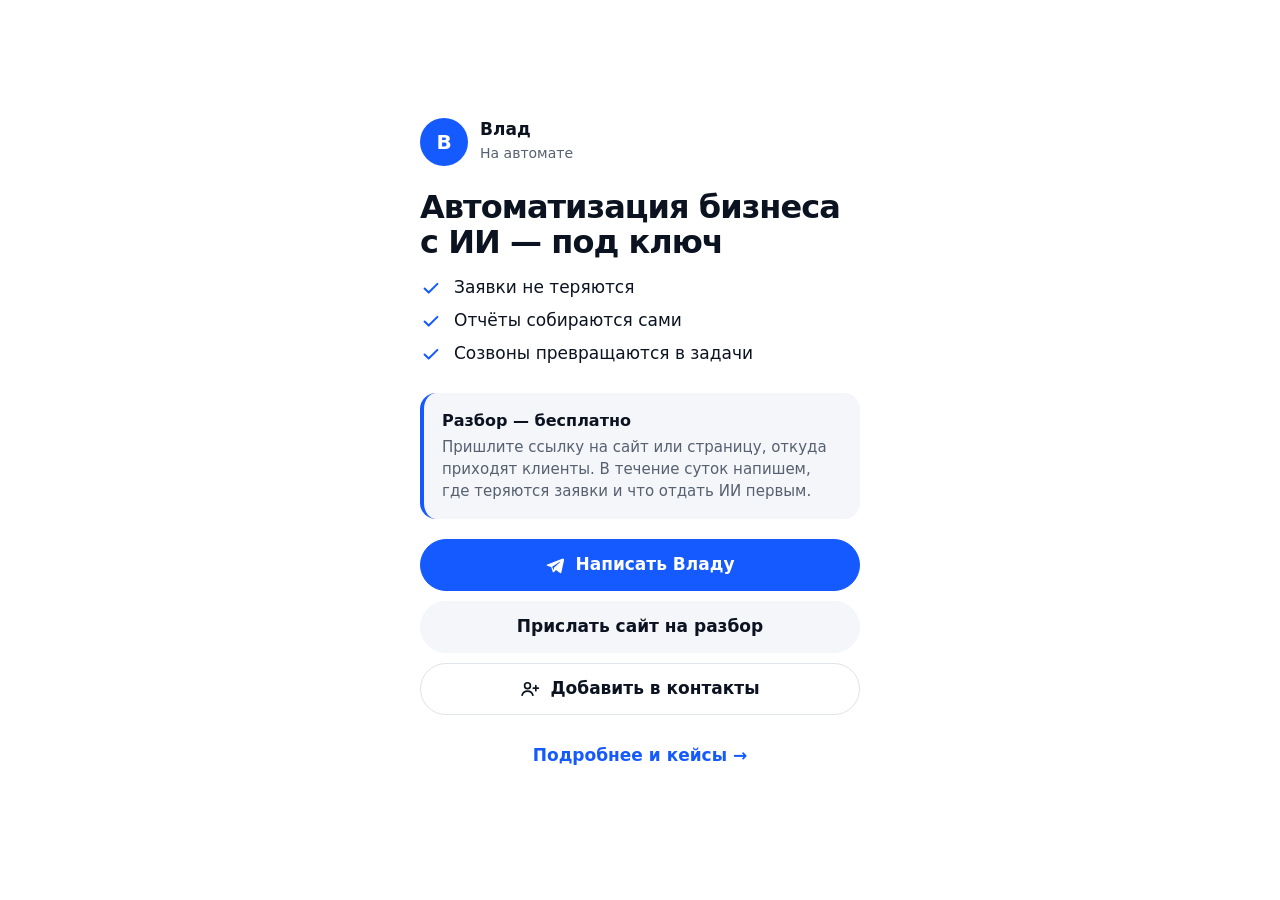
==== v/index.html @ 4e88c59b "feat(v): визитка Влада для NFC-карт — /v/?from=vlad Сборка из bizauto 6cffad4 (site/v/build.py): стр" ====
<!doctype html>
<html lang="ru">
<head>
<meta charset="utf-8">
<meta name="viewport" content="width=device-width,initial-scale=1,viewport-fit=cover">
<!-- Собирается из template.html скриптом build.py — правь шаблон, не этот файл -->
<title>Влад · На автомате — автоматизация бизнеса с ИИ</title>
<meta name="description" content="На автомате: автоматизация бизнеса с ИИ под ключ. Написать Владу в Telegram или прислать сайт на бесплатный разбор.">
<meta name="robots" content="noindex">
<meta property="og:title" content="Влад · На автомате">
<meta property="og:description" content="Автоматизация бизнеса с ИИ под ключ">
<meta property="og:url" content="https://xndrexe.github.io/naavtomate/v/?from=vlad">
<meta name="theme-color" content="#ffffff" media="(prefers-color-scheme: light)">
<meta name="theme-color" content="#0d1117" media="(prefers-color-scheme: dark)">
<style>
:root{
  --bg:#fff; --soft:#f4f6f9; --ink:#0b1220; --muted:#566070; --line:#dfe3ea;
  --accent:#145aff; --btn:#145aff; --btn-hover:#0a47d6; --btn-ink:#fff;
  --font:Inter,system-ui,-apple-system,"Segoe UI",Roboto,"Helvetica Neue",Arial,sans-serif;
}
/* тема — по системе телефона, как на главной; цвета те же */
@media (prefers-color-scheme: dark){
  :root{--bg:#0d1117; --soft:#161b24; --ink:#e8ecf2; --muted:#9aa4b4; --line:#2a313d;
    --accent:#4d84ff; --btn:#2d64e6; --btn-hover:#1f52c9; color-scheme:dark}
  .btn.soft{border-color:var(--line)} /* на тёмном фоне мягкая кнопка без рамки сливается */
}
*{box-sizing:border-box}
html{-webkit-text-size-adjust:100%}
body{margin:0;background:var(--bg);color:var(--ink);font:400 17px/1.5 var(--font)}
main{width:min(480px,100%);margin-inline:auto;
  padding:max(24px,env(safe-area-inset-top)) 20px max(28px,env(safe-area-inset-bottom));
  min-height:100svh;display:flex;flex-direction:column}
.who{display:flex;align-items:center;gap:12px;margin-bottom:24px}
.ava{flex:none;width:48px;height:48px;border-radius:50%;display:grid;place-items:center;
  background:var(--btn);color:var(--btn-ink);font-weight:700;font-size:20px}
.who b{display:block;font-size:17px;line-height:1.3}
.who span{color:var(--muted);font-size:14px}
h1{margin:0 0 16px;font-size:32px;line-height:1.1;letter-spacing:-.03em;font-weight:700}
ul{list-style:none;margin:0 0 28px;padding:0;display:grid;gap:10px}
li{display:flex;gap:12px;align-items:flex-start;font-size:17px;line-height:1.35}
li svg{flex:none;width:22px;height:22px;margin-top:1px;color:var(--accent)}
.cta{display:grid;gap:10px;margin-top:auto}
.btn{display:flex;align-items:center;justify-content:center;gap:10px;min-height:52px;padding:0 20px;
  border-radius:999px;border:1px solid var(--line);background:var(--bg);color:var(--ink);
  font:600 17px/1.2 var(--font);text-decoration:none;text-align:center}
.btn svg{flex:none;width:20px;height:20px}
.btn.primary{background:var(--btn);border-color:var(--btn);color:var(--btn-ink)}
.btn.primary:active{background:var(--btn-hover)}
.btn.soft{background:var(--soft);border-color:var(--soft)}
.more{display:block;margin-top:18px;text-align:center;color:var(--accent);font-weight:600;
  text-decoration:none;padding:10px 0}
.more:active{text-decoration:underline}
.free{margin:0 0 20px;padding:16px 18px;border-radius:16px;background:var(--soft);border-left:4px solid var(--accent)}
.free b{display:block;margin-bottom:4px;font-size:16px}
.free p{margin:0;color:var(--muted);font-size:15px;line-height:1.45}
@media (max-width:360px){
  main{padding-top:max(18px,env(safe-area-inset-top));padding-inline:16px}
  .who{margin-bottom:16px} h1{font-size:27px;margin-bottom:12px}
  ul{margin-bottom:20px;gap:8px} li{font-size:16px}
  .btn{min-height:48px;font-size:16px}
  .free{padding:12px 14px;margin-bottom:14px} .free p{font-size:14px}
}
/* низкий экран (старый айфон 320x568): кнопки выше блока про разбор, чтобы были видны сразу */
@media (max-height:620px) and (max-width:699px){
  .cta{margin-top:0} .free{order:1;margin:20px 0 0} .more{order:2}
}
@media (min-width:700px){main{justify-content:center}.cta{margin-top:0}}
</style>
</head>
<body>
<main>
  <div class="who">
    <div class="ava" aria-hidden="true">В</div>
    <div><b>Влад</b><span data-brand>На автомате</span></div>
  </div>

  <h1>Автоматизация бизнеса с&nbsp;ИИ —&nbsp;под&nbsp;ключ</h1>

  <ul>
    <li><svg viewBox="0 0 24 24" fill="none" stroke="currentColor" stroke-width="2.2" stroke-linecap="round" stroke-linejoin="round" aria-hidden="true"><path d="M5 12.5l4.5 4.5L19 7.5"/></svg>Заявки не теряются</li>
    <li><svg viewBox="0 0 24 24" fill="none" stroke="currentColor" stroke-width="2.2" stroke-linecap="round" stroke-linejoin="round" aria-hidden="true"><path d="M5 12.5l4.5 4.5L19 7.5"/></svg>Отчёты собираются сами</li>
    <li><svg viewBox="0 0 24 24" fill="none" stroke="currentColor" stroke-width="2.2" stroke-linecap="round" stroke-linejoin="round" aria-hidden="true"><path d="M5 12.5l4.5 4.5L19 7.5"/></svg>Созвоны превращаются в задачи</li>
  </ul>

  <div class="free">
    <b>Разбор — бесплатно</b>
    <p>Пришлите ссылку на сайт или страницу, откуда приходят клиенты. В течение суток напишем, где теряются заявки и что отдать ИИ первым.</p>
  </div>

  <div class="cta">
    <a class="btn primary" href="https://t.me/WhatisLove1230" rel="noopener">
      <svg viewBox="0 0 24 24" fill="currentColor" aria-hidden="true"><path d="M21.4 4.3 2.9 11.4c-1.3.5-1.2 1.2-.2 1.5l4.7 1.5 1.8 5.6c.2.6.4.8.8.8.4 0 .6-.2.9-.5l2.3-2.2 4.8 3.5c.9.5 1.5.2 1.7-.8l3.1-14.6c.3-1.3-.5-1.9-1.4-1.6zM8.6 14l9.2-5.8c.4-.3.8-.1.5.2l-7.6 6.9-.3 3.2L8.6 14z"/></svg>
      Написать Владу</a>
    <a class="btn soft" data-bot href="https://t.me/naavtomate_ai_bot?start=vlad" rel="noopener">Прислать сайт на разбор</a>
    <a class="btn" href="vlad.vcf" type="text/vcard">
      <svg viewBox="0 0 24 24" fill="none" stroke="currentColor" stroke-width="2" stroke-linecap="round" stroke-linejoin="round" aria-hidden="true"><circle cx="9" cy="8" r="3.5"/><path d="M2.5 19.5c.8-3.3 3.3-5 6.5-5s5.7 1.7 6.5 5M19 8v6M16 11h6"/></svg>
      Добавить в контакты</a>
  </div>

  <a class="more" data-more href="https://xndrexe.github.io/naavtomate/">Подробнее и кейсы →</a>
</main>
<script>
/* ?from=<метка> — откуда пришёл человек: метка уходит в бота и на главную.
   Только латиница, цифры и «_» — так Telegram принимает start. */
(() => {
  const f = new URLSearchParams(location.search).get('from');
  if (!f || !/^[A-Za-z0-9_]{1,40}$/.test(f)) return;
  const bot = document.querySelector('[data-bot]'); const u = new URL(bot.href);
  u.searchParams.set('start', f); bot.href = u;
  const more = document.querySelector('[data-more]'); const m = new URL(more.href);
  m.searchParams.set('from', f); more.href = m;
})();
</script>
</body>
</html>
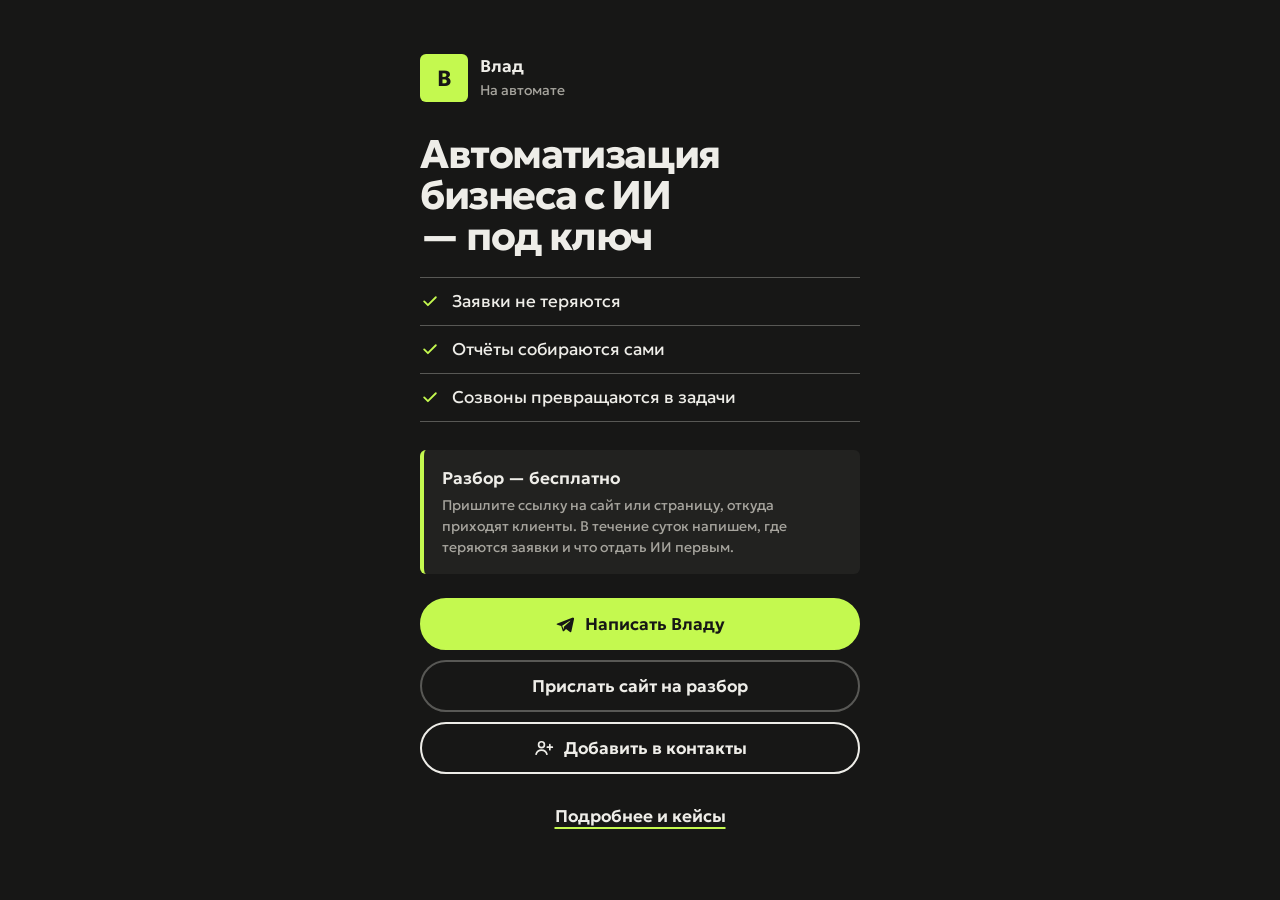
==== commit dde2a876: "feat(site): редизайн — графит и бетон, живая схема, короче текст; визитка в том же стиле Источник — " ====
--- a/v/index.html
+++ b/v/index.html
@@ -10,19 +10,17 @@
 <meta property="og:title" content="Влад · На автомате">
 <meta property="og:description" content="Автоматизация бизнеса с ИИ под ключ">
 <meta property="og:url" content="https://xndrexe.github.io/naavtomate/v/?from=vlad">
-<meta name="theme-color" content="#ffffff" media="(prefers-color-scheme: light)">
-<meta name="theme-color" content="#0d1117" media="(prefers-color-scheme: dark)">
+<meta name="theme-color" content="#171716">
+<link rel="preload" href="../fonts/Geologica-normal-cyrillic-4.woff2" as="font" type="font/woff2" crossorigin>
 <style>
+/* стиль главной (редизайн 18.11): графит, один акцент — вольт, шрифт Geologica */
+@font-face{font-family:'Geologica';font-weight:300 800;font-display:swap;src:url(../fonts/Geologica-normal-cyrillic-4.woff2) format('woff2');unicode-range:U+0301,U+0400-045F,U+0490-0491,U+04B0-04B1,U+2116}
+@font-face{font-family:'Geologica';font-weight:300 800;font-display:swap;src:url(../fonts/Geologica-normal-latin-5.woff2) format('woff2');unicode-range:U+0000-00FF,U+0131,U+0152-0153,U+2000-206F,U+20AC,U+2122,U+2212,U+FEFF,U+FFFD}
 :root{
-  --bg:#fff; --soft:#f4f6f9; --ink:#0b1220; --muted:#566070; --line:#dfe3ea;
-  --accent:#145aff; --btn:#145aff; --btn-hover:#0a47d6; --btn-ink:#fff;
-  --font:Inter,system-ui,-apple-system,"Segoe UI",Roboto,"Helvetica Neue",Arial,sans-serif;
-}
-/* тема — по системе телефона, как на главной; цвета те же */
-@media (prefers-color-scheme: dark){
-  :root{--bg:#0d1117; --soft:#161b24; --ink:#e8ecf2; --muted:#9aa4b4; --line:#2a313d;
-    --accent:#4d84ff; --btn:#2d64e6; --btn-hover:#1f52c9; color-scheme:dark}
-  .btn.soft{border-color:var(--line)} /* на тёмном фоне мягкая кнопка без рамки сливается */
+  --bg:#171716; --bg2:#222220; --ink:#eeede8; --muted:#a6a49d; --line:rgba(238,237,232,.3);
+  --volt:#c4f94f; --volt-ink:#171716;
+  --font:'Geologica',system-ui,-apple-system,"Segoe UI",Roboto,Arial,sans-serif;
+  color-scheme:dark;
 }
 *{box-sizing:border-box}
 html{-webkit-text-size-adjust:100%}
@@ -30,35 +28,38 @@
 main{width:min(480px,100%);margin-inline:auto;
   padding:max(24px,env(safe-area-inset-top)) 20px max(28px,env(safe-area-inset-bottom));
   min-height:100svh;display:flex;flex-direction:column}
-.who{display:flex;align-items:center;gap:12px;margin-bottom:24px}
-.ava{flex:none;width:48px;height:48px;border-radius:50%;display:grid;place-items:center;
-  background:var(--btn);color:var(--btn-ink);font-weight:700;font-size:20px}
-.who b{display:block;font-size:17px;line-height:1.3}
+.who{display:flex;align-items:center;gap:12px;margin-bottom:32px}
+.ava{flex:none;width:48px;height:48px;border-radius:6px;display:grid;place-items:center;
+  background:var(--volt);color:var(--volt-ink);font-weight:700;font-size:22px}
+.who b{display:block;font-size:17px;line-height:1.3;font-weight:600}
 .who span{color:var(--muted);font-size:14px}
-h1{margin:0 0 16px;font-size:32px;line-height:1.1;letter-spacing:-.03em;font-weight:700}
-ul{list-style:none;margin:0 0 28px;padding:0;display:grid;gap:10px}
-li{display:flex;gap:12px;align-items:flex-start;font-size:17px;line-height:1.35}
-li svg{flex:none;width:22px;height:22px;margin-top:1px;color:var(--accent)}
+h1{margin:0 0 20px;font-size:40px;line-height:1.02;letter-spacing:-.035em;font-weight:700}
+ul{list-style:none;margin:0 0 28px;padding:0;display:grid;gap:0;border-top:1px solid var(--line)}
+li{display:flex;gap:12px;align-items:center;font-size:17px;line-height:1.35;padding:12px 0;border-bottom:1px solid var(--line)}
+li svg{flex:none;width:20px;height:20px;color:var(--volt)}
 .cta{display:grid;gap:10px;margin-top:auto}
 .btn{display:flex;align-items:center;justify-content:center;gap:10px;min-height:52px;padding:0 20px;
-  border-radius:999px;border:1px solid var(--line);background:var(--bg);color:var(--ink);
-  font:600 17px/1.2 var(--font);text-decoration:none;text-align:center}
+  border-radius:999px;border:2px solid var(--ink);background:transparent;color:var(--ink);
+  font:600 17px/1.2 var(--font);text-decoration:none;text-align:center;
+  transition:background .18s,color .18s,border-color .18s;-webkit-tap-highlight-color:transparent}
 .btn svg{flex:none;width:20px;height:20px}
-.btn.primary{background:var(--btn);border-color:var(--btn);color:var(--btn-ink)}
-.btn.primary:active{background:var(--btn-hover)}
-.btn.soft{background:var(--soft);border-color:var(--soft)}
-.more{display:block;margin-top:18px;text-align:center;color:var(--accent);font-weight:600;
-  text-decoration:none;padding:10px 0}
-.more:active{text-decoration:underline}
-.free{margin:0 0 20px;padding:16px 18px;border-radius:16px;background:var(--soft);border-left:4px solid var(--accent)}
-.free b{display:block;margin-bottom:4px;font-size:16px}
-.free p{margin:0;color:var(--muted);font-size:15px;line-height:1.45}
+.btn:hover,.btn:active{background:var(--ink);color:var(--bg)}
+.btn.primary{background:var(--volt);border-color:var(--volt);color:var(--volt-ink)}
+.btn.primary:hover,.btn.primary:active{background:transparent;color:var(--volt)}
+.btn.soft{border-color:var(--line)}
+.btn:focus-visible,.more:focus-visible{outline:3px solid var(--volt);outline-offset:3px}
+.more{display:block;margin-top:18px;text-align:center;color:var(--ink);font-weight:600;
+  text-decoration:underline;text-decoration-color:var(--volt);text-decoration-thickness:2px;text-underline-offset:5px;padding:12px 0}
+.more:hover{color:var(--volt)}
+.free{margin:0 0 24px;padding:16px 18px;border-radius:6px;background:var(--bg2);border-left:4px solid var(--volt)}
+.free b{display:block;margin-bottom:4px;font-size:17px;font-weight:600}
+.free p{margin:0;color:var(--muted);font-size:14px;line-height:1.5}
 @media (max-width:360px){
   main{padding-top:max(18px,env(safe-area-inset-top));padding-inline:16px}
-  .who{margin-bottom:16px} h1{font-size:27px;margin-bottom:12px}
-  ul{margin-bottom:20px;gap:8px} li{font-size:16px}
+  .who{margin-bottom:20px} h1{font-size:32px;margin-bottom:14px}
+  ul{margin-bottom:20px} li{font-size:16px;padding:10px 0}
   .btn{min-height:48px;font-size:16px}
-  .free{padding:12px 14px;margin-bottom:14px} .free p{font-size:14px}
+  .free{padding:12px 14px;margin-bottom:14px}
 }
 /* низкий экран (старый айфон 320x568): кнопки выше блока про разбор, чтобы были видны сразу */
 @media (max-height:620px) and (max-width:699px){
@@ -97,7 +98,7 @@
       Добавить в контакты</a>
   </div>
 
-  <a class="more" data-more href="https://xndrexe.github.io/naavtomate/">Подробнее и кейсы →</a>
+  <a class="more" data-more href="https://xndrexe.github.io/naavtomate/">Подробнее и кейсы</a>
 </main>
 <script>
 /* ?from=<метка> — откуда пришёл человек: метка уходит в бота и на главную.
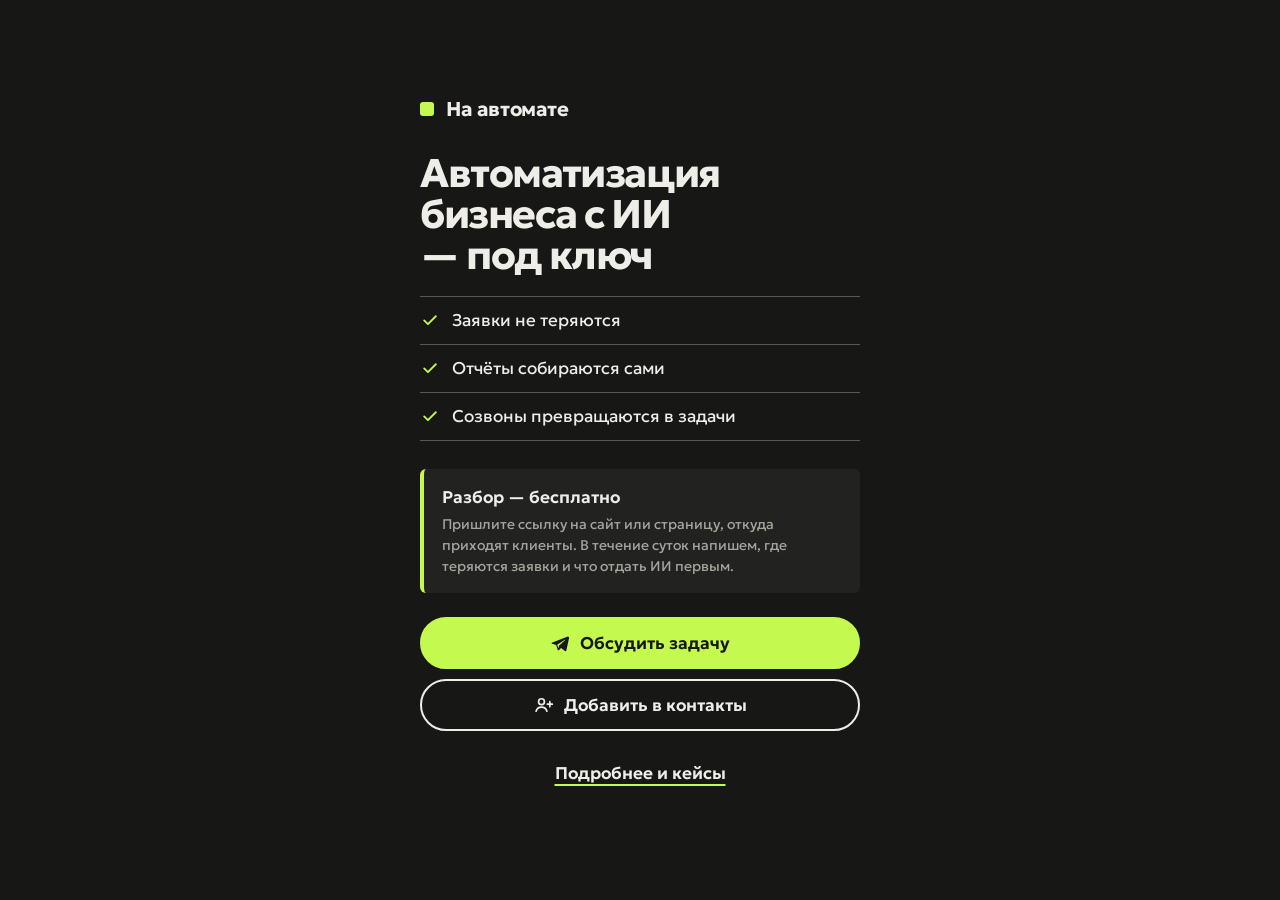
==== commit 134b33eb: "fix: визитка и главная без имён людей Визитка /v/ — компании: бренд, «Обсудить задачу» в бота, конта" ====
--- a/v/index.html
+++ b/v/index.html
@@ -4,10 +4,10 @@
 <meta charset="utf-8">
 <meta name="viewport" content="width=device-width,initial-scale=1,viewport-fit=cover">
 <!-- Собирается из template.html скриптом build.py — правь шаблон, не этот файл -->
-<title>Влад · На автомате — автоматизация бизнеса с ИИ</title>
-<meta name="description" content="На автомате: автоматизация бизнеса с ИИ под ключ. Написать Владу в Telegram или прислать сайт на бесплатный разбор.">
+<title>На автомате — автоматизация бизнеса с ИИ</title>
+<meta name="description" content="На автомате: автоматизация бизнеса с ИИ под ключ. Обсудить задачу в Telegram или прислать сайт на бесплатный разбор.">
 <meta name="robots" content="noindex">
-<meta property="og:title" content="Влад · На автомате">
+<meta property="og:title" content="На автомате">
 <meta property="og:description" content="Автоматизация бизнеса с ИИ под ключ">
 <meta property="og:url" content="https://xndrexe.github.io/naavtomate/v/?from=vlad">
 <meta name="theme-color" content="#171716">
@@ -29,10 +29,9 @@
   padding:max(24px,env(safe-area-inset-top)) 20px max(28px,env(safe-area-inset-bottom));
   min-height:100svh;display:flex;flex-direction:column}
 .who{display:flex;align-items:center;gap:12px;margin-bottom:32px}
-.ava{flex:none;width:48px;height:48px;border-radius:6px;display:grid;place-items:center;
-  background:var(--volt);color:var(--volt-ink);font-weight:700;font-size:22px}
-.who b{display:block;font-size:17px;line-height:1.3;font-weight:600}
-.who span{color:var(--muted);font-size:14px}
+/* знак бренда — тот же квадрат, что в шапке главной, только в акценте */
+.mark{flex:none;width:14px;height:14px;border-radius:3px;background:var(--volt)}
+.who b{font-size:20px;line-height:1.2;font-weight:700;letter-spacing:-.02em}
 h1{margin:0 0 20px;font-size:40px;line-height:1.02;letter-spacing:-.035em;font-weight:700}
 ul{list-style:none;margin:0 0 28px;padding:0;display:grid;gap:0;border-top:1px solid var(--line)}
 li{display:flex;gap:12px;align-items:center;font-size:17px;line-height:1.35;padding:12px 0;border-bottom:1px solid var(--line)}
@@ -60,6 +59,7 @@
   ul{margin-bottom:20px} li{font-size:16px;padding:10px 0}
   .btn{min-height:48px;font-size:16px}
   .free{padding:12px 14px;margin-bottom:14px}
+  .more{margin-top:6px}
 }
 /* низкий экран (старый айфон 320x568): кнопки выше блока про разбор, чтобы были видны сразу */
 @media (max-height:620px) and (max-width:699px){
@@ -71,8 +71,8 @@
 <body>
 <main>
   <div class="who">
-    <div class="ava" aria-hidden="true">В</div>
-    <div><b>Влад</b><span data-brand>На автомате</span></div>
+    <i class="mark" aria-hidden="true"></i>
+    <b data-brand>На автомате</b>
   </div>
 
   <h1>Автоматизация бизнеса с&nbsp;ИИ —&nbsp;под&nbsp;ключ</h1>
@@ -89,11 +89,10 @@
   </div>
 
   <div class="cta">
-    <a class="btn primary" href="https://t.me/WhatisLove1230" rel="noopener">
+    <a class="btn primary" data-bot href="https://t.me/naavtomate_ai_bot?start=vlad" rel="noopener">
       <svg viewBox="0 0 24 24" fill="currentColor" aria-hidden="true"><path d="M21.4 4.3 2.9 11.4c-1.3.5-1.2 1.2-.2 1.5l4.7 1.5 1.8 5.6c.2.6.4.8.8.8.4 0 .6-.2.9-.5l2.3-2.2 4.8 3.5c.9.5 1.5.2 1.7-.8l3.1-14.6c.3-1.3-.5-1.9-1.4-1.6zM8.6 14l9.2-5.8c.4-.3.8-.1.5.2l-7.6 6.9-.3 3.2L8.6 14z"/></svg>
-      Написать Владу</a>
-    <a class="btn soft" data-bot href="https://t.me/naavtomate_ai_bot?start=vlad" rel="noopener">Прислать сайт на разбор</a>
-    <a class="btn" href="vlad.vcf" type="text/vcard">
+      Обсудить задачу</a>
+    <a class="btn" href="contact.vcf" type="text/vcard">
       <svg viewBox="0 0 24 24" fill="none" stroke="currentColor" stroke-width="2" stroke-linecap="round" stroke-linejoin="round" aria-hidden="true"><circle cx="9" cy="8" r="3.5"/><path d="M2.5 19.5c.8-3.3 3.3-5 6.5-5s5.7 1.7 6.5 5M19 8v6M16 11h6"/></svg>
       Добавить в контакты</a>
   </div>
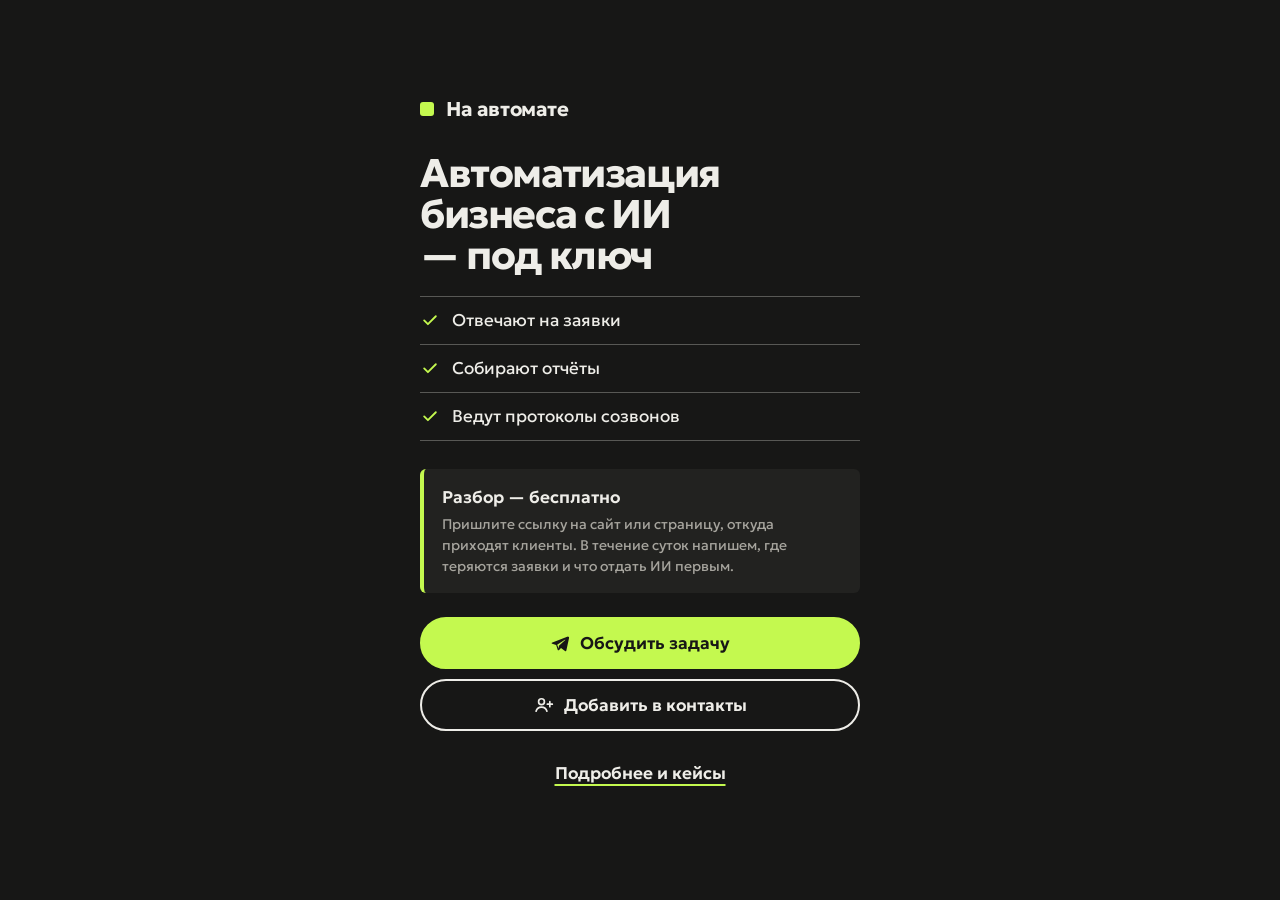
==== commit 37cef002: "fix(визитка): три вида работ словами новой главной (bizauto 1cbd760)" ====
--- a/v/index.html
+++ b/v/index.html
@@ -78,9 +78,9 @@
   <h1>Автоматизация бизнеса с&nbsp;ИИ —&nbsp;под&nbsp;ключ</h1>
 
   <ul>
-    <li><svg viewBox="0 0 24 24" fill="none" stroke="currentColor" stroke-width="2.2" stroke-linecap="round" stroke-linejoin="round" aria-hidden="true"><path d="M5 12.5l4.5 4.5L19 7.5"/></svg>Заявки не теряются</li>
-    <li><svg viewBox="0 0 24 24" fill="none" stroke="currentColor" stroke-width="2.2" stroke-linecap="round" stroke-linejoin="round" aria-hidden="true"><path d="M5 12.5l4.5 4.5L19 7.5"/></svg>Отчёты собираются сами</li>
-    <li><svg viewBox="0 0 24 24" fill="none" stroke="currentColor" stroke-width="2.2" stroke-linecap="round" stroke-linejoin="round" aria-hidden="true"><path d="M5 12.5l4.5 4.5L19 7.5"/></svg>Созвоны превращаются в задачи</li>
+    <li><svg viewBox="0 0 24 24" fill="none" stroke="currentColor" stroke-width="2.2" stroke-linecap="round" stroke-linejoin="round" aria-hidden="true"><path d="M5 12.5l4.5 4.5L19 7.5"/></svg>Отвечают на заявки</li>
+    <li><svg viewBox="0 0 24 24" fill="none" stroke="currentColor" stroke-width="2.2" stroke-linecap="round" stroke-linejoin="round" aria-hidden="true"><path d="M5 12.5l4.5 4.5L19 7.5"/></svg>Собирают отчёты</li>
+    <li><svg viewBox="0 0 24 24" fill="none" stroke="currentColor" stroke-width="2.2" stroke-linecap="round" stroke-linejoin="round" aria-hidden="true"><path d="M5 12.5l4.5 4.5L19 7.5"/></svg>Ведут протоколы созвонов</li>
   </ul>
 
   <div class="free">
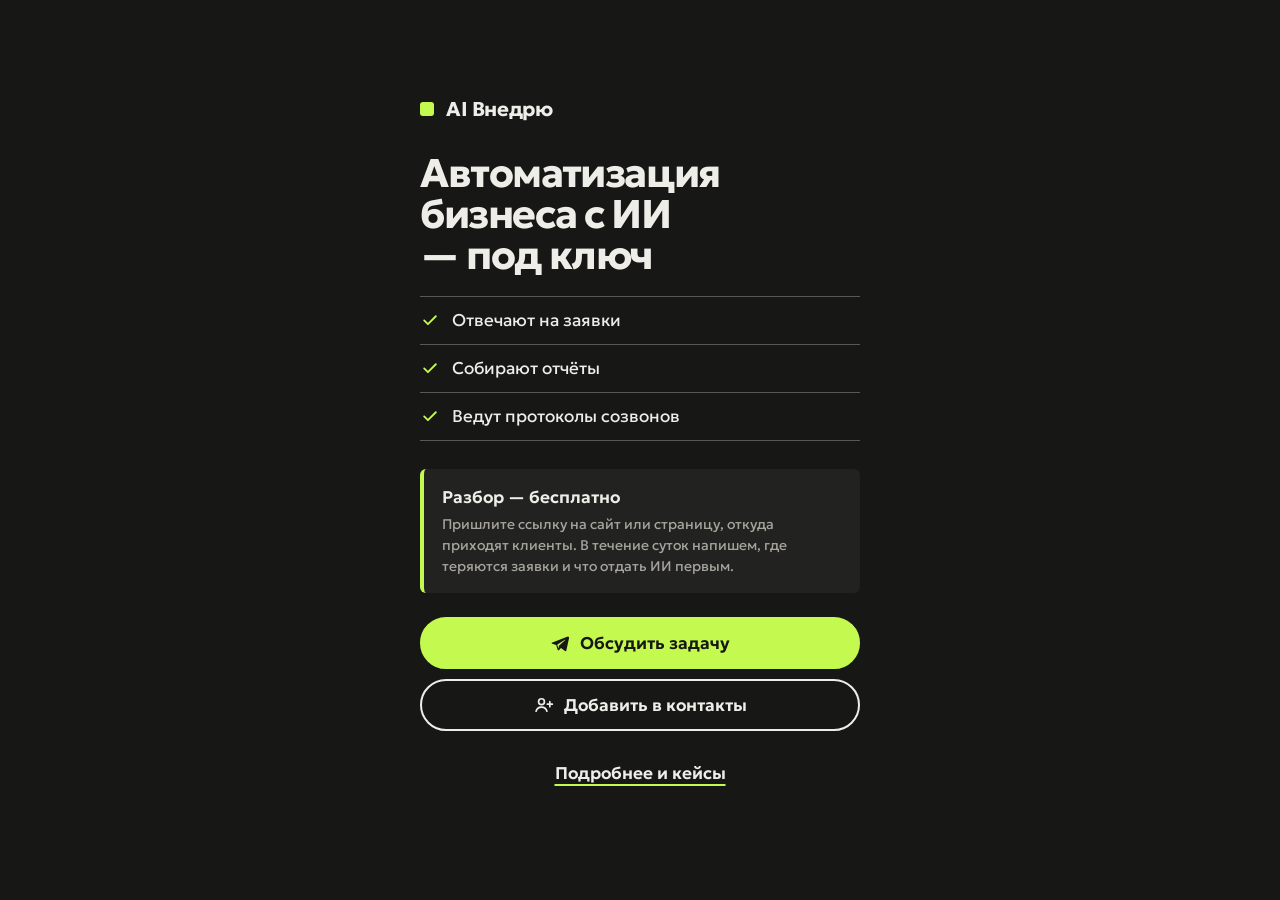
==== commit 687b83c8: "AI Внедрю: новое имя; главная короче, «Партнёрам» отдельной страницей (bizauto 8e9b0c3, штамп принят" ====
--- a/v/index.html
+++ b/v/index.html
@@ -4,12 +4,20 @@
 <meta charset="utf-8">
 <meta name="viewport" content="width=device-width,initial-scale=1,viewport-fit=cover">
 <!-- Собирается из template.html скриптом build.py — правь шаблон, не этот файл -->
-<title>На автомате — автоматизация бизнеса с ИИ</title>
-<meta name="description" content="На автомате: автоматизация бизнеса с ИИ под ключ. Обсудить задачу в Telegram или прислать сайт на бесплатный разбор.">
+<title>AI Внедрю — автоматизация бизнеса с ИИ</title>
+<meta name="description" content="AI Внедрю: автоматизация бизнеса с ИИ под ключ. Обсудить задачу в Telegram или прислать сайт на бесплатный разбор.">
 <meta name="robots" content="noindex">
-<meta property="og:title" content="На автомате">
-<meta property="og:description" content="Автоматизация бизнеса с ИИ под ключ">
+<meta property="og:type" content="website">
+<meta property="og:site_name" content="AI Внедрю">
+<meta property="og:locale" content="ru_RU">
+<meta property="og:title" content="AI Внедрю — автоматизация бизнеса">
+<meta property="og:description" content="Автоматизация бизнеса с ИИ под ключ: заявки, почта, отчёты, цены. Обсудить задачу в Telegram.">
 <meta property="og:url" content="https://xndrexe.github.io/naavtomate/v/?from=vlad">
+<meta property="og:image" content="https://xndrexe.github.io/naavtomate/v/og.png">
+<meta property="og:image:width" content="1200">
+<meta property="og:image:height" content="630">
+<meta property="og:image:alt" content="AI Внедрю: меньше ручной работы, больше работающих систем">
+<meta name="twitter:card" content="summary_large_image">
 <meta name="theme-color" content="#171716">
 <link rel="preload" href="../fonts/Geologica-normal-cyrillic-4.woff2" as="font" type="font/woff2" crossorigin>
 <style>
@@ -72,7 +80,7 @@
 <main>
   <div class="who">
     <i class="mark" aria-hidden="true"></i>
-    <b data-brand>На автомате</b>
+    <b data-brand>AI Внедрю</b>
   </div>
 
   <h1>Автоматизация бизнеса с&nbsp;ИИ —&nbsp;под&nbsp;ключ</h1>
